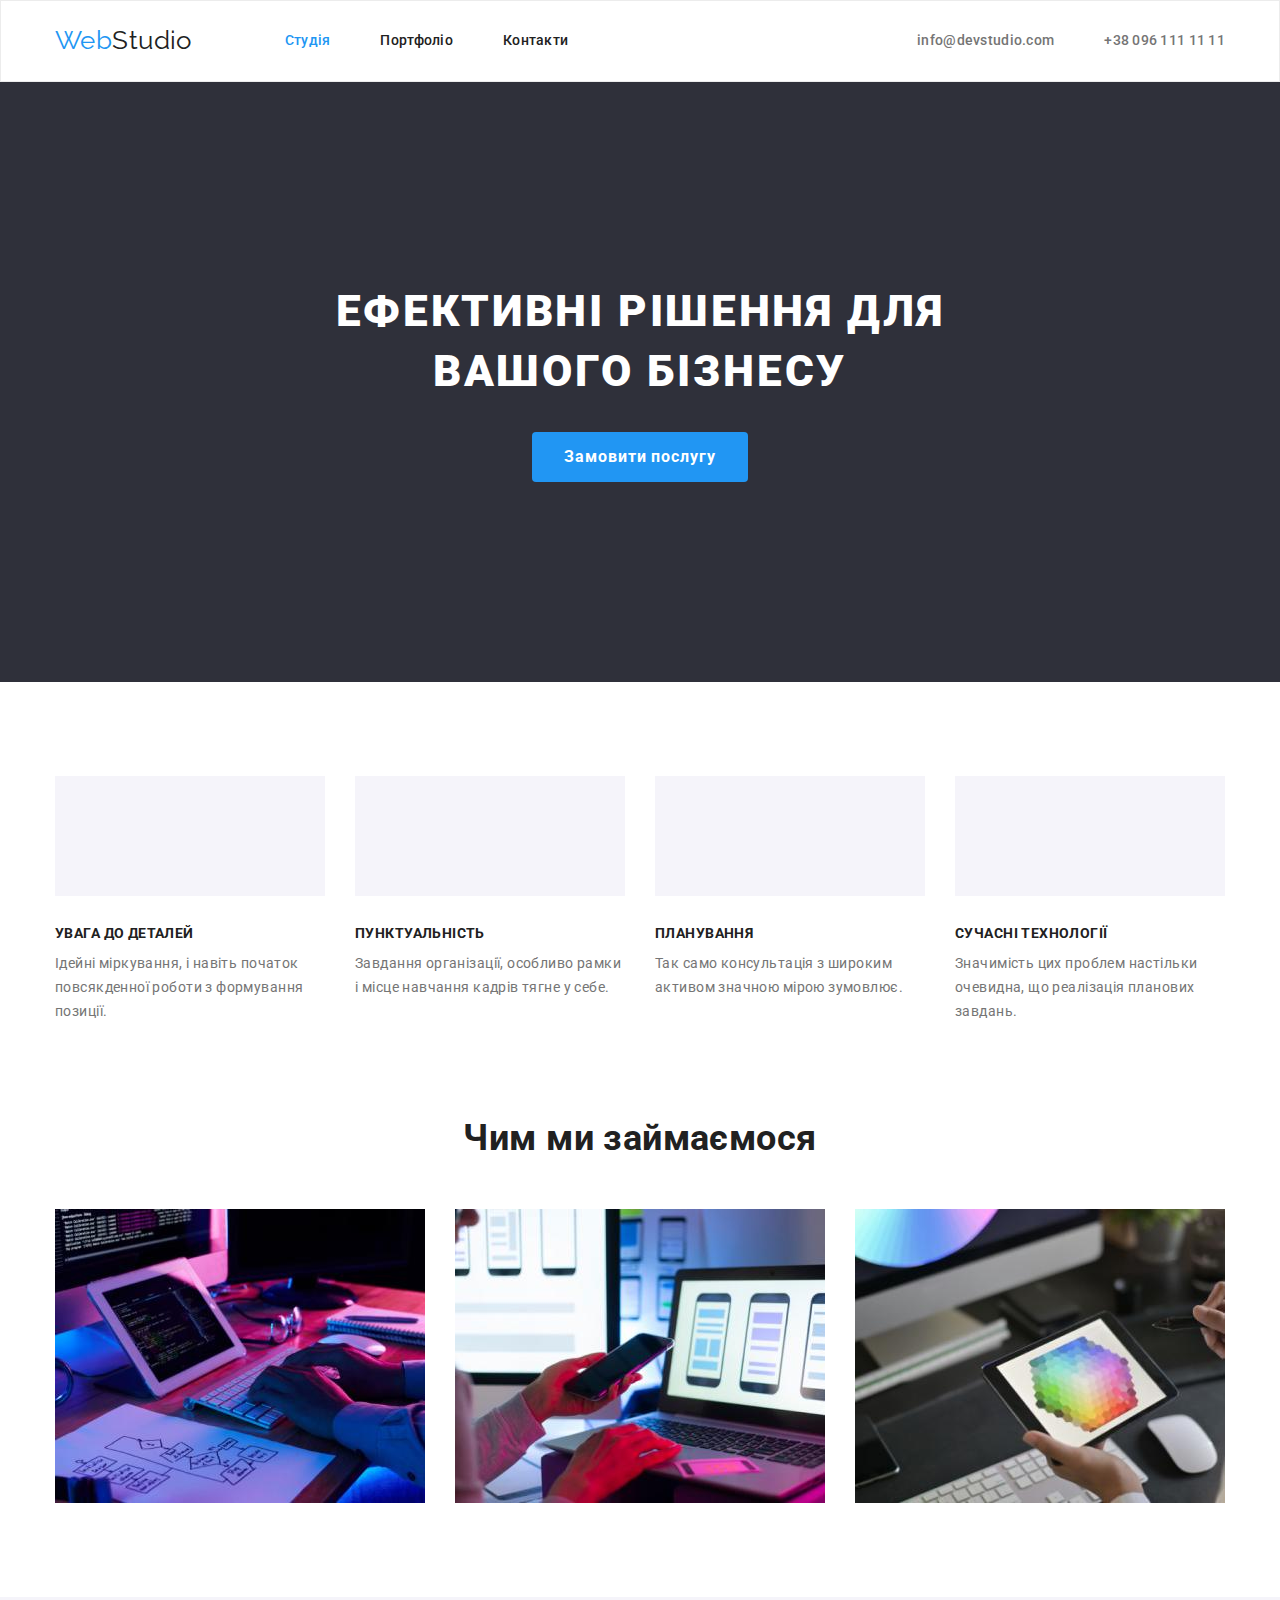
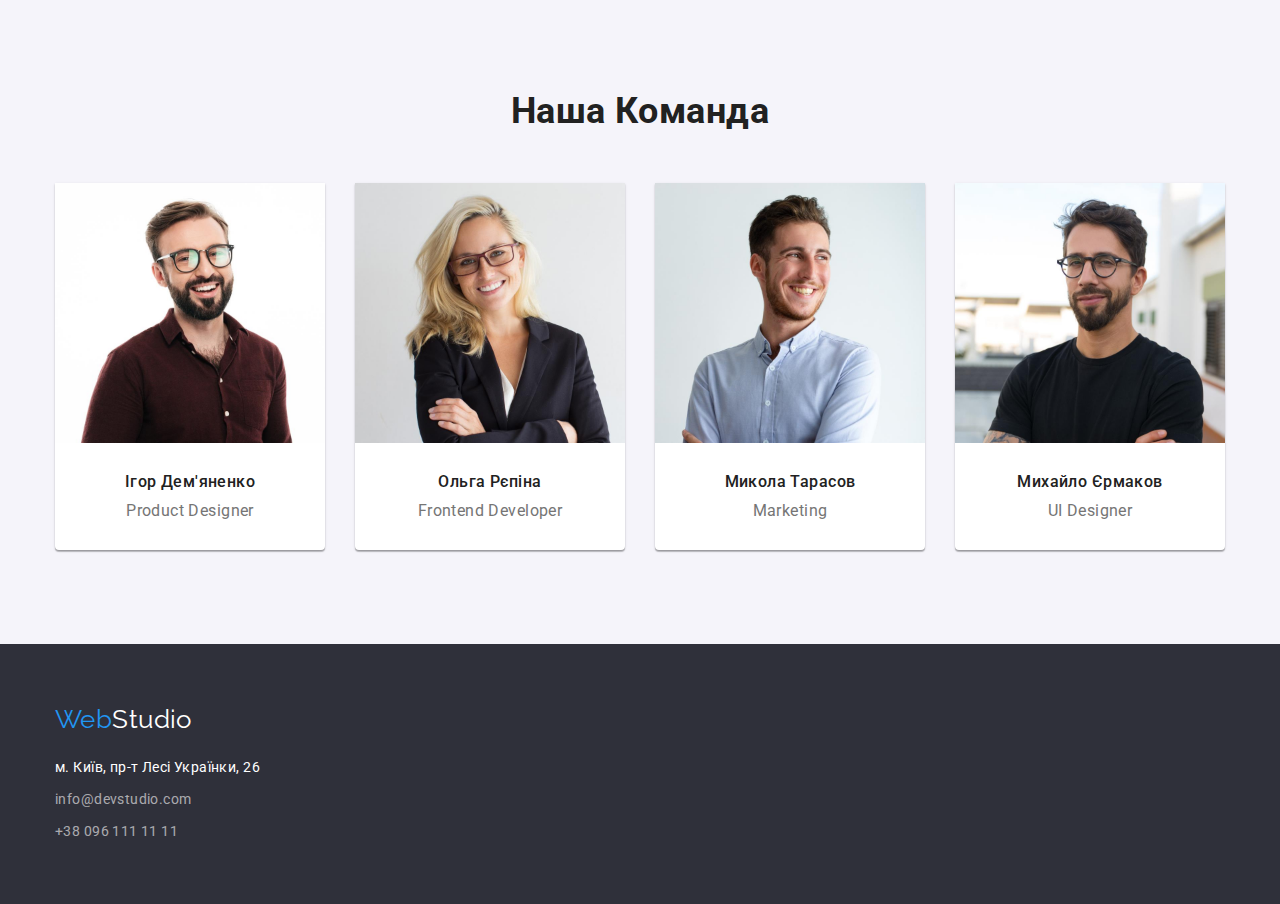
==== index.html @ 9c7654b4 "copy from 3" ====
<!DOCTYPE html>
<html lang="uk">
<head>
    <meta charset="UTF-8">
    <meta http-equiv="X-UA-Compatible" content="IE=edge">
    <meta name="viewport" content="width=device-width, initial-scale=1.0">
    <title>Студія</title>
    <link rel="preconnect" href="https://fonts.googleapis.com">
    <link rel="preconnect" href="https://fonts.gstatic.com" crossorigin>
    <link href="https://fonts.googleapis.com/css2?family=Raleway:wght@700&family=Roboto:wght@400;500;700;900&display=swap" rel="stylesheet">
    <link rel="stylesheet" href="https://cdnjs.cloudflare.com/ajax/libs/modern-normalize/1.1.0/modern-normalize.min.css">
    <link rel="stylesheet" href="./css/styles.css" >
</head>
<body>
    <!--Шапка--> 
    <header class="header">
        <div class="container head-container"> 
            <nav class="header-nav">
            <a class="logo" href="./index.html"><span class="logo-color">Web</span>Studio</a>
            <ul class="site-nav list">
                <li class="item"><a href="./index.html" class="link current">Студія</a></li>
                <li class="item"><a href="./portfolio.html" class="link">Портфоліо</a></li>
                <li class="item"><a href="" class="link">Контакти</a></li>
            </ul>
            </nav>
            <ul class="auth-nav list">
                <li class="item"><a class="link" href="mailto:info@devstudio.com">info@devstudio.com</a></li>
                <li class="item"><a class="link" href="tel:+380961111111">+38 096 111 11 11</a></li>
            </ul>
        </div>
    </header>
    <!--Унікальний контент-->
    <main>
        <!--Кнопка-->
       <section class="hero">
            <div class="container">
            <h1 class="hero-title">Ефективні рішення для вашого бізнесу</h1>
            <button type="button" class="button">Замовити послугу</button>
            </div>
        </section>
        <!--Переваги веб-дезайну-->
        <section class="section second">
            <div class="container"> 
                <!--тег Н2 не відображатиметься в брайзері-->
                <h2 class="section-title visually-hidden">Переваги веб-дезайну</h2>
                <ul class="feature list">
                    <li>
                        <h3 class="title">УВАГА ДО ДЕТАЛЕЙ</h3>
                        <p>Ідейні міркування, і навіть початок повсякденної роботи з формування позиції.</p>
                    </li>
                    <li>
                        <h3 class="title">ПУНКТУАЛЬНІСТЬ</h3>
                        <p>Завдання організації, особливо рамки і місце навчання кадрів тягне у себе.</p>
                    </li>
                    <li>
                        <h3 class="title">ПЛАНУВАННЯ</h3>
                        <p>Так само консультація з широким активом значною мірою зумовлює.</p>
                    </li>
                    <li>
                        <h3 class="title">СУЧАСНІ ТЕХНОЛОГІЇ</h3>
                        <p>Значимість цих проблем настільки очевидна, що реалізація планових завдань.</p>
                    </li>
                </ul>
            </div>
        </section>
        <!--Чим ми займаємося-->
        <section class="section">
            <div class="container"> 
                <h2 class="section-title">Чим ми займаємося</h2>
                <ul class="images">
                    <li> <img src="./images/1.jpg" alt="комп'ютер" width="370"/> </li>
                    <li> <img src="./images/2.jpg" alt="телефон" width="370"/> </li>
                    <li> <img src="./images/3.jpg" alt="планшет" width="370"/> </li>
                </ul>
            </div>
        </section>
        <!--Наша Команда-->
        <section class="section team">
            <div class="container"> 
            <h2 class="section-title">Наша Команда</h2>
            <ul class="team list">
                <li> 
                    <img src="./images/e1.jpg" alt="Ігор" width="270"/>
                    <div class="overview">
                        <h3 class="title">Ігор Дем'яненко</h3>
                        <p class="text">Product Designer</p>
                    </div>
                </li>
                <li>
                    <img src="./images/e2.jpg" alt="Ольга" width="270"/> 
                    <div class="overview">
                        <h3 class="title">Ольга Рєпіна</h3>
                        <p class="text">Frontend Developer</p>
                    </div>
                </li>
                <li>
                    <img src="./images/e3.jpg" alt="Микола" width="270"/>
                    <div class="overview">
                        <h3 class="title">Микола Тарасов</h3>
                        <p class="text">Marketing</p>
                    </div>
                </li>
                <li>
                    <img src="./images/e4.jpg" alt="Михайло" width="270"/>
                    <div class="overview">
                        <h3 class="title">Михайло Єрмаков</h3>
                        <p class="text">UI Designer</p>
                    </div>
                </li>
            </ul>
            </div>
        </section>
    </main>
    <!--Низ-->
    <footer class="foot">
        <div class="container"> 
            <a class="logo" href="./index.html"><span class="logo-color">Web</span>Studio</a>
            <address >   
            <ul class="contacts">
                <li><a href="https://goo.gl/maps/5gf1aQqiZzD6x3Li7" target="_blank" rel="noopener noreferrer" class="address">м. Київ, пр-т Лесі Українки, 26</a></li>
                <li><a class="link" href="mailto:info@devstudio.com">info@devstudio.com</a></li>
                <li><a class="link" href="tel:+380961111111">+38 096 111 11 11</a></li>
            </ul>
            </address>
        </div>
    </footer>
</body>
</html>
---- css/styles.css ----
/* main color: #212121; */
/* text color: #212121 */
/* link color #2196F3 */

:root {
  --main-color: #757575;
  --text-color: #212121;
  --link-color: #2196f3;
}

* {
  box-sizing: border-box;
}
body {
  font-family: roboto, sans-serif;
  color: var(--main-color);
  background-color: #fff;
  letter-spacing: 0.03em;
  font-size: 14px;
  line-height: 1.71;
}

.list {
  list-style: none;
  padding: 0;
  margin: 0;
}

h1,
h2,
h3,
p,
ul {
  margin-top: 0;
  margin-bottom: 0;
}

img {
  display: block;
}
ul {
  list-style: none;
  padding: 0;
  margin: 0;
}

.visually-hidden {
  position: absolute;
  width: 1px;
  height: 1px;
  margin: -1px;
  border: 0;
  padding: 0;
  
  white-space: nowrap;
  clip-path: inset(100%);
  clip: rect(0 0 0 0);
  overflow: hidden;
}

.container {
  padding-left: 15px;
  padding-right: 15px;
  margin-left: auto;
  margin-right: auto;
  width: 1200px;
  /* border: 1px solid red; */
}

.head-container{
  justify-content: space-between;
}
.head-container, .header-nav {
  display: flex;
  align-items: center;
}


.header {
border: 1px solid #ECECEC;
padding-top: 24px;
padding-bottom: 25px;
}
.logo {
  font-family: raleway, sans-serif;
  color: var(--text-color);
  font-size: 26px;
  line-height: 1.2;
  text-decoration: none;
}
.logo-color {
  color: var(--link-color);
}


/* nav */
.site-nav {
display: flex;
margin-left: 93px;
}

.site-nav .item:not(:last-child) {
  /* background-color: yellow; */
  margin-right: 50px;
}
.site-nav .link {
  color: var(--text-color);
  font-weight: 500;
  letter-spacing: 0.02em;
  text-decoration: none;
  font-size: 14px;
  line-height: 1.14;
}

.site-nav .link:hover,
.site-nav .link:focus,
.auth-nav .link:hover,
.auth-nav .link:focus {
  color: var(--link-color);
}

.site-nav .link.current {
  color: var(--link-color);
}


.auth-nav {
  display: flex;
}
.auth-nav .item +.item {
  margin-left: 50px;
}
.auth-nav .link {
  color: var(--main-color);
  font-weight: 500;
  letter-spacing: 0.02em;
  text-decoration: none;
}
/* main */

/* hero */

  
.hero {
  background-color: #2f303a;
  text-align: center;
  padding-top: 200px;
  padding-bottom: 200px;
}

.hero-title {
  color: #fff;
  font-weight: 900;
  font-size: 44px;
  line-height: 1.36;
  letter-spacing: 0.06em;
  text-transform: uppercase;
  margin-bottom: 30px;
  width: 696px;
  margin-left: auto;
  margin-right: auto;
}

.button {
  border-radius: 4px;
  border: none;
  color: #fff;
  background-color: var(--link-color);
  cursor: pointer;
  font-weight: 700;
  font-size: 16px;
  line-height: 1.88;
  align-items: center;
  letter-spacing: 0.06em;
  padding: 10px 32px;
}

.button:hover,
.button:focus {
  color: var(--text-color);
  background-color: #f5f4fa;
}

.section {
  padding-top: 94px;
  padding-bottom: 94px;
}

.secrion,.second {
    padding-bottom: 0px;

}

.section-title {
  color: var(--text-color);
  font-weight: 700;
  font-size: 36px;
  line-height: 1.16;
  text-align: center;
  margin-bottom: 50px
}

/* works */
.feature {
display: flex;
/* justify-content: space-around; */
gap: 30px;
}

.feature li {
  max-width: 270px;
}

.feature li::before{
  display: block;
  content: "" ;
  height: 120px;
  margin-bottom: 30px;
  background-size: contain;
  background-repeat: no-repeat;
  background-position: center;
  background-color: #F5F4FA;;

}

.feature .title {
  color: var(--text-color);
  font-weight: 700;
  text-transform: uppercase;
  font-size: 14px;
  line-height: 1.14;
  margin-bottom: 10px;
}

/* what we do */
.images {
display: flex;
}

.images li +li {
  margin-left: 30px;
}
/* team */


.team {
  background-color: #f5f4fa;
  display: flex;
  flex-wrap: wrap;
  text-align: center;
  gap: 30px;
}

.team li {
background: #FFFFFF;
/* material shadow v1 */
box-shadow: 0px 1px 3px rgba(0, 0, 0, 0.12), 0px 1px 1px rgba(0, 0, 0, 0.14), 0px 2px 1px rgba(0, 0, 0, 0.2);
border-radius: 0px 0px 4px 4px;
}

/* .team li+li {
  margin-left:29px;
} */

.team .title {
  color: var(--text-color);
  font-weight: 500;
  font-size: 16px;
  line-height: 1.16;
  margin-bottom: 10px;
}

.team .text {
  font-size: 16px;
  line-height: 1.16;
}

.overview {
  padding-top: 30px;
  padding-bottom: 30px;
  /* background: #FFFFFF;
box-shadow: 0px 1px 3px rgba(0, 0, 0, 0.12), 0px 1px 1px rgba(0, 0, 0, 0.14), 0px 2px 1px rgba(0, 0, 0, 0.2);
border-radius: 0px 0px 4px 4px; */
}

/* footer */

.foot {
  background-color: #2f303a;
  padding-top: 60px;
  padding-bottom: 60px;
}

.contacts li{
  display: flex ;
  flex-direction: column;
  margin-bottom: 8px;
}

.contacts li:last-child {
  margin-bottom: 0;
}

.foot .logo {
  color: #fff;
}
.address {
  color: #fff;
  font-style: normal;
  text-decoration: none;
  font-style: normal;
}

address {
  margin-top: 20px;
}

.address:hover,
.address:focus {
  color: var(--link-color);
}

.foot .link {
  color: rgba(255, 255, 255, 0.6);
  text-decoration: none;
  font-style: normal;
}

.foot .link:focus,
.foot .link:hover {
  color: var(--link-color);
}

/* portfolio */
.project {
  display: flex;
  justify-content: center;
  margin-bottom: 34px;
}
.project li+li {
  margin-left: 8px;
}

.project .button {
  color: var(--text-color);
  background-color: #f5f4fa;
  cursor: pointer;
  font-weight: 500;
  font-size: 16px;
  line-height: 1.62;
  text-align: center;
  display: flex;
  padding: 6px 22px;
}

.project .button:hover,
.project .button:focus {
  color: #fff;
  background-color: var(--link-color);
}

/* portfoli */
.portfolio {
display: flex;
flex-wrap: wrap;
}

.portfolio li {
  /* width: 370px; */
  width: calc((100% - 60px)/3);
  /* background-color: red; */
  margin-right: 30px;
  margin-bottom: 30px;
}

.description {
    border: 1px solid #f5f4fa;
    padding: 20px 24px;
}

.portfolio li:nth-child(3n) {
margin-right: 0;
} 

.portfolio li:nth-last-child(-n + 3){
  margin-bottom: 0;
} 


/* .portfolio li {
border-bottom: 1px solid #ECECEC;
}

.portfolio li:nth-child(3n+2) {
  margin-left: 28px;
  margin-right: 28px;
} 

.portfolio li:nth-last-child(n + 6){
  margin-bottom: 30px;
} */


.portfolio .title {
  color: #212121;
  font-weight: 700;
  font-size: 18px;
  line-height: 2;
  letter-spacing: 0.06em;
  margin-bottom: 4px;
}

.portfolio .text {
  font-size: 16px;
  line-height: 2;
}
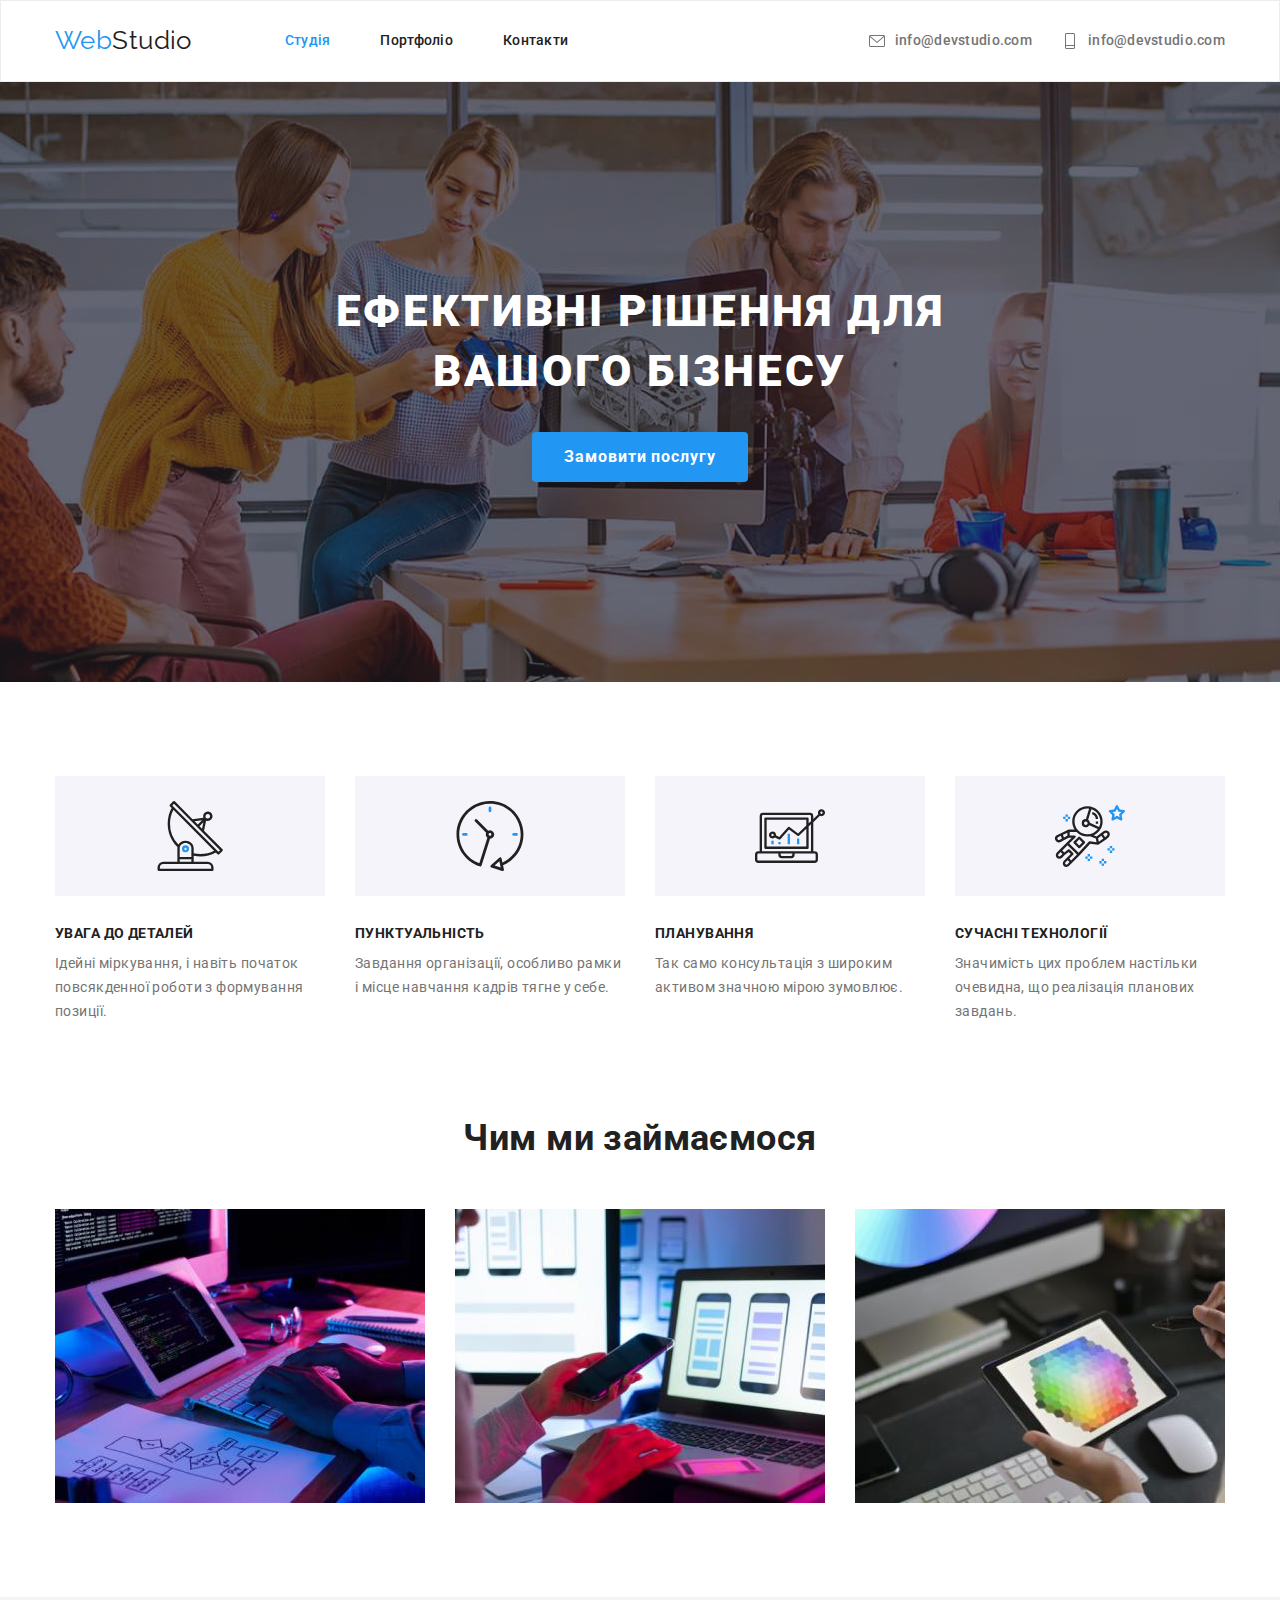
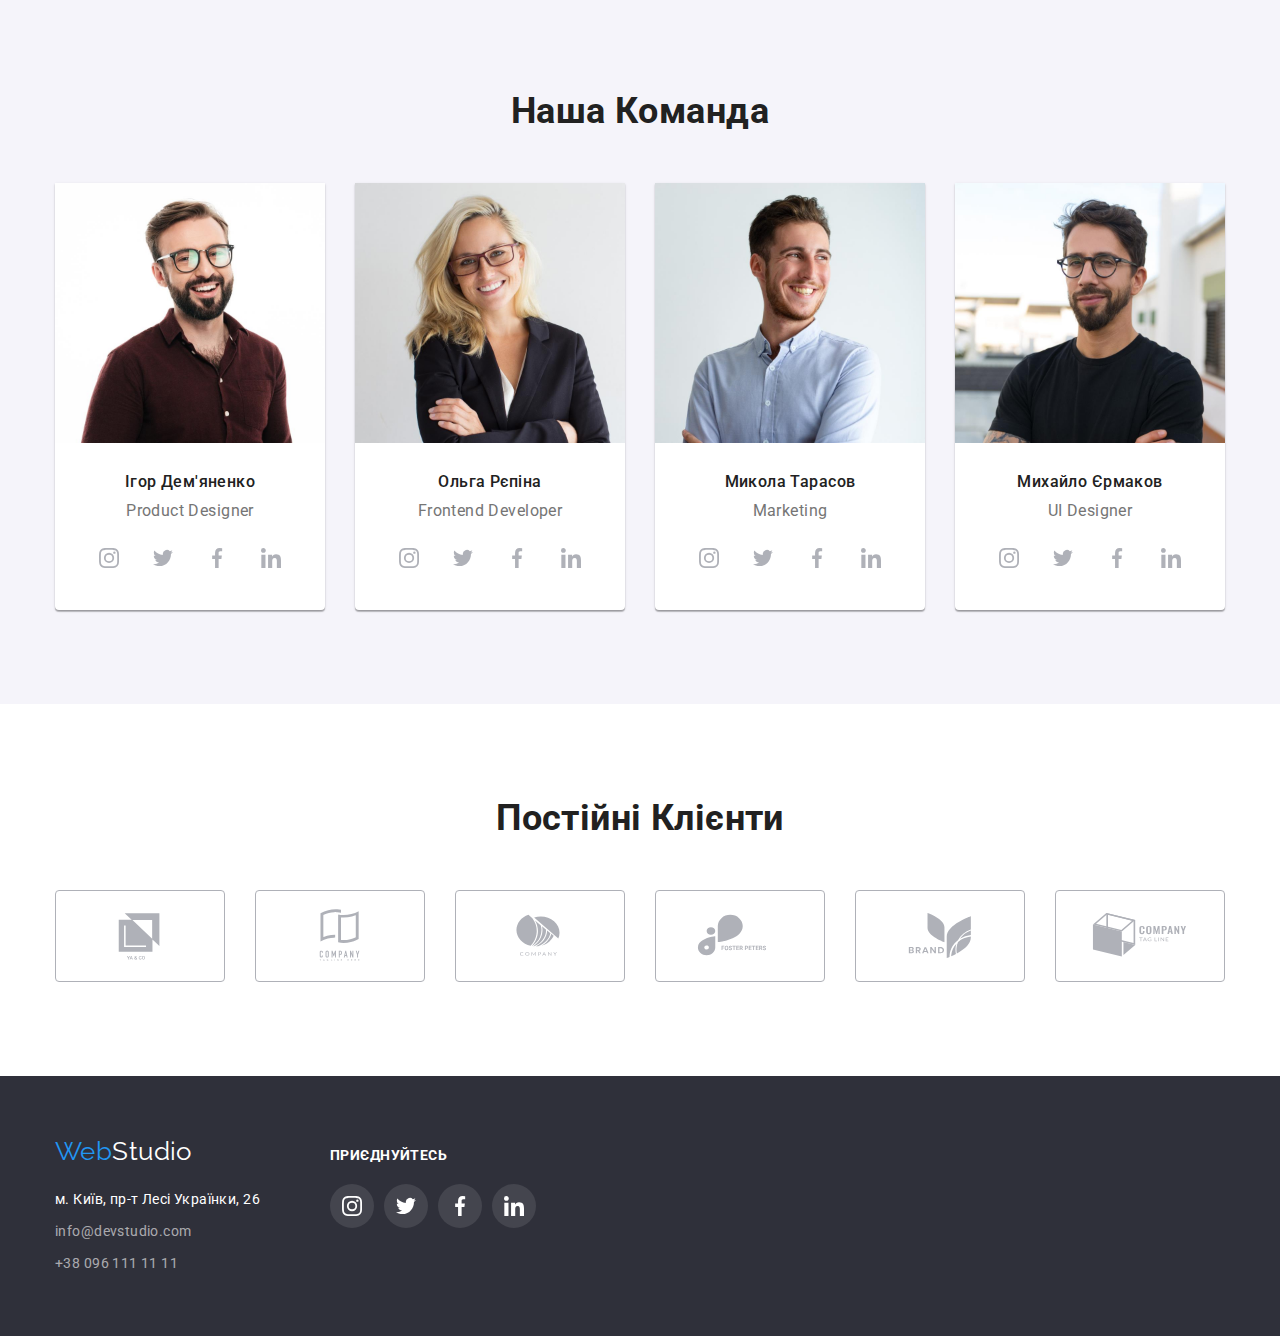
==== commit cdaeb82c: "first try" ====
--- a/index.html
+++ b/index.html
@@ -24,8 +24,14 @@
             </ul>
             </nav>
             <ul class="auth-nav list">
-                <li class="item"><a class="link" href="mailto:info@devstudio.com">info@devstudio.com</a></li>
-                <li class="item"><a class="link" href="tel:+380961111111">+38 096 111 11 11</a></li>
+                <li class="auth-nav-item">
+                    <a class="link" href="mailto:info@devstudio.com"><svg class="auth-nav-icon"     width="16" height="12">
+                            <use href="./images/symbol-defs.svg#icon-envelope"></use>
+                        </svg>info@devstudio.com</a></li>
+                        <li class="auth-nav-item">
+                    <a class="link" href="tel:+380961111111"><svg class="auth-nav-icon"     width="16" height="12">
+                            <use href="./images/symbol-defs.svg#icon-phone"></use>
+                        </svg>info@devstudio.com</a></li>
             </ul>
         </div>
     </header>
@@ -45,18 +51,38 @@
                 <h2 class="section-title visually-hidden">Переваги веб-дезайну</h2>
                 <ul class="feature list">
                     <li>
+                       <div> 
+                        <svg class="feature-icon" width="70" height="70">
+                            <use href="./images/symbol-defs.svg#icon-antenna-1"></use>
+                        </svg>
+                        </div>
                         <h3 class="title">УВАГА ДО ДЕТАЛЕЙ</h3>
                         <p>Ідейні міркування, і навіть початок повсякденної роботи з формування позиції.</p>
                     </li>
                     <li>
+                        <div> 
+                        <svg class="feature-icon" width="70" height="70">
+                            <use href="./images/symbol-defs.svg#icon-clock-2"></use>
+                        </svg>
+                        </div>
                         <h3 class="title">ПУНКТУАЛЬНІСТЬ</h3>
                         <p>Завдання організації, особливо рамки і місце навчання кадрів тягне у себе.</p>
                     </li>
                     <li>
+                        <div> 
+                        <svg class="feature-icon" width="70" height="70">
+                            <use href="./images/symbol-defs.svg#icon-diagram-3"></use>
+                        </svg>
+                        </div>
                         <h3 class="title">ПЛАНУВАННЯ</h3>
                         <p>Так само консультація з широким активом значною мірою зумовлює.</p>
                     </li>
                     <li>
+                        <div> 
+                        <svg class="feature-icon" width="70" height="70">
+                            <use href="./images/symbol-defs.svg#icon-astronaut-4"></use>
+                        </svg>
+                        </div>
                         <h3 class="title">СУЧАСНІ ТЕХНОЛОГІЇ</h3>
                         <p>Значимість цих проблем настільки очевидна, що реалізація планових завдань.</p>
                     </li>
@@ -84,6 +110,32 @@
                     <div class="overview">
                         <h3 class="title">Ігор Дем'яненко</h3>
                         <p class="text">Product Designer</p>
+                        <ul class="social-list">
+                    <li class="social-item">
+                        <a href="" class="social-link">
+                            <svg class="social-icon" width="20" height="20">
+                                <use href="./images/symbol-defs.svg#icon-instagram-2" ></use>
+                            </svg>
+                        </a></li>
+                    <li class="social-item">
+                        <a href="" class="social-link">
+                            <svg class="social-icon" width="20" height="20">
+                                <use href="./images/symbol-defs.svg#icon-twitter-1-2-1" ></use>
+                            </svg>
+                        </a></li>
+                    <li class="social-item">
+                        <a href="" class="social-link">
+                            <svg class="social-icon" width="20" height="20">
+                                <use href="./images/symbol-defs.svg#icon-facebook-2" ></use>
+                            </svg>
+                        </a></li>
+                    <li class="social-item">
+                        <a href="" class="social-link">
+                            <svg class="social-icon" width="20" height="20">
+                                <use href="./images/symbol-defs.svg#icon-linkedin-2" ></use>
+                            </svg>
+                        </a></li>
+                </ul>
                     </div>
                 </li>
                 <li>
@@ -91,6 +143,32 @@
                     <div class="overview">
                         <h3 class="title">Ольга Рєпіна</h3>
                         <p class="text">Frontend Developer</p>
+                         <ul class="social-list">
+                    <li class="social-item">
+                        <a href="" class="social-link">
+                            <svg class="social-icon" width="20" height="20">
+                                <use href="./images/symbol-defs.svg#icon-instagram-2" ></use>
+                            </svg>
+                        </a></li>
+                    <li class="social-item">
+                        <a href="" class="social-link">
+                            <svg class="social-icon" width="20" height="20">
+                                <use href="./images/symbol-defs.svg#icon-twitter-1-2-1" ></use>
+                            </svg>
+                        </a></li>
+                    <li class="social-item">
+                        <a href="" class="social-link">
+                            <svg class="social-icon" width="20" height="20">
+                                <use href="./images/symbol-defs.svg#icon-facebook-2" ></use>
+                            </svg>
+                        </a></li>
+                    <li class="social-item">
+                        <a href="" class="social-link">
+                            <svg class="social-icon" width="20" height="20">
+                                <use href="./images/symbol-defs.svg#icon-linkedin-2" ></use>
+                            </svg>
+                        </a></li>
+                </ul>
                     </div>
                 </li>
                 <li>
@@ -98,6 +176,32 @@
                     <div class="overview">
                         <h3 class="title">Микола Тарасов</h3>
                         <p class="text">Marketing</p>
+                         <ul class="social-list">
+                    <li class="social-item">
+                        <a href="" class="social-link">
+                            <svg class="social-icon" width="20" height="20">
+                                <use href="./images/symbol-defs.svg#icon-instagram-2" ></use>
+                            </svg>
+                        </a></li>
+                    <li class="social-item">
+                        <a href="" class="social-link">
+                            <svg class="social-icon" width="20" height="20">
+                                <use href="./images/symbol-defs.svg#icon-twitter-1-2-1" ></use>
+                            </svg>
+                        </a></li>
+                    <li class="social-item">
+                        <a href="" class="social-link">
+                            <svg class="social-icon" width="20" height="20">
+                                <use href="./images/symbol-defs.svg#icon-facebook-2" ></use>
+                            </svg>
+                        </a></li>
+                    <li class="social-item">
+                        <a href="" class="social-link">
+                            <svg class="social-icon" width="20" height="20">
+                                <use href="./images/symbol-defs.svg#icon-linkedin-2" ></use>
+                            </svg>
+                        </a></li>
+                </ul>
                     </div>
                 </li>
                 <li>
@@ -105,7 +209,83 @@
                     <div class="overview">
                         <h3 class="title">Михайло Єрмаков</h3>
                         <p class="text">UI Designer</p>
+                         <ul class="social-list">
+                    <li class="social-item">
+                        <a href="" class="social-link">
+                            <svg class="social-icon" width="20" height="20">
+                                <use href="./images/symbol-defs.svg#icon-instagram-2" ></use>
+                            </svg>
+                        </a></li>
+                    <li class="social-item">
+                        <a href="" class="social-link">
+                            <svg class="social-icon" width="20" height="20">
+                                <use href="./images/symbol-defs.svg#icon-twitter-1-2-1" ></use>
+                            </svg>
+                        </a></li>
+                    <li class="social-item">
+                        <a href="" class="social-link">
+                            <svg class="social-icon" width="20" height="20">
+                                <use href="./images/symbol-defs.svg#icon-facebook-2" ></use>
+                            </svg>
+                        </a></li>
+                    <li class="social-item">
+                        <a href="" class="social-link">
+                            <svg class="social-icon" width="20" height="20">
+                                <use href="./images/symbol-defs.svg#icon-linkedin-2" ></use>
+                            </svg>
+                        </a></li>
+                </ul>
                     </div>
+                </li>
+            </ul>
+            </div>
+        </section>
+        <!--Клієнти-->
+        <section class="section">
+            <div class="container">
+            <h2 class="section-title">Постійні Клієнти</h2>
+            <ul class="clients-list">
+                <li class="clients-item">
+                    <a href="" class="clients-link">
+                        <svg class="clients-icon" width="106" height="60">
+                            <use href="./images/symbol-defs.svg#icon-logo"></use>
+                        </svg>
+                    </a>
+                </li>
+                <li class="clients-item">
+                    <a href="" class="clients-link">
+                        <svg class="clients-icon" width="106" height="60">
+                            <use href="./images/symbol-defs.svg#icon-logo-1"></use>
+                        </svg>
+                    </a>
+                </li>
+                <li class="clients-item">
+                    <a href="" class="clients-link">
+                        <svg class="clients-icon" width="106" height="60">
+                            <use href="./images/symbol-defs.svg#icon-logo-2"></use>
+                        </svg>
+                    </a>
+                </li>
+                <li class="clients-item">
+                    <a href="" class="clients-link">
+                        <svg class="clients-icon" width="106" height="60">
+                            <use href="./images/symbol-defs.svg#icon-logo-3"></use>
+                        </svg>
+                    </a>
+                </li>
+                <li class="clients-item">
+                    <a href="" class="clients-link">
+                        <svg class="clients-icon" width="106" height="60">
+                            <use href="./images/symbol-defs.svg#icon-logo-4"></use>
+                        </svg>
+                    </a>
+                </li>
+                <li class="clients-item">
+                    <a href="" class="clients-link">
+                        <svg class="clients-icon" width="106" height="60">
+                            <use href="./images/symbol-defs.svg#icon-logo-5"></use>
+                        </svg>
+                    </a>
                 </li>
             </ul>
             </div>
@@ -114,7 +294,7 @@
     <!--Низ-->
     <footer class="foot">
         <div class="container"> 
-            <a class="logo" href="./index.html"><span class="logo-color">Web</span>Studio</a>
+           <div> <a class="logo" href="./index.html"><span class="logo-color">Web</span>Studio</a>
             <address >   
             <ul class="contacts">
                 <li><a href="https://goo.gl/maps/5gf1aQqiZzD6x3Li7" target="_blank" rel="noopener noreferrer" class="address">м. Київ, пр-т Лесі Українки, 26</a></li>
@@ -122,6 +302,36 @@
                 <li><a class="link" href="tel:+380961111111">+38 096 111 11 11</a></li>
             </ul>
             </address>
+            </div>
+             <div class="social">
+                <p>Приєднуйтесь</p>
+                <ul class="social-list">
+                    <li class="social-item">
+                        <a href="" class="social-link">
+                            <svg class="social-icon" width="20" height="20">
+                                <use href="./images/symbol-defs.svg#icon-instagram-1" ></use>
+                            </svg>
+                        </a></li>
+                    <li class="social-item">
+                        <a href="" class="social-link">
+                            <svg class="social-icon" width="20" height="20">
+                                <use href="./images/symbol-defs.svg#icon-twitter-2" ></use>
+                            </svg>
+                        </a></li>
+                    <li class="social-item">
+                        <a href="" class="social-link">
+                            <svg class="social-icon" width="20" height="20">
+                                <use href="./images/symbol-defs.svg#icon-facebook-3" ></use>
+                            </svg>
+                        </a></li>
+                    <li class="social-item">
+                        <a href="" class="social-link">
+                            <svg class="social-icon" width="20" height="20">
+                                <use href="./images/symbol-defs.svg#icon-linkedin-4" ></use>
+                            </svg>
+                        </a></li>
+                </ul>
+            </div>
         </div>
     </footer>
 </body>
--- a/css/styles.css
+++ b/css/styles.css
@@ -112,20 +112,30 @@
   line-height: 1.14;
 }
 
-.site-nav .link:hover,
+.site-nav .link:hover, 
 .site-nav .link:focus,
 .auth-nav .link:hover,
 .auth-nav .link:focus {
+color: var(--link-color);
+  fill: #2196f3;
+}
+
+.auth-nav-item .link:hover .auth-nav-icon,
+.auth-nav-item .link:focus .auth-nav-icon {
   color: var(--link-color);
+  fill: #2196f3;
 }
 
 .site-nav .link.current {
   color: var(--link-color);
+  fill: #2196f3;
 }
 
 
 .auth-nav {
   display: flex;
+  gap: 30px
+;
 }
 .auth-nav .item +.item {
   margin-left: 50px;
@@ -135,6 +145,22 @@
   font-weight: 500;
   letter-spacing: 0.02em;
   text-decoration: none;
+  width: 100%;
+height: 100%;
+display: flex;
+align-items: center;
+justify-content: center;
+}
+.auth-nav-item {
+  display: flex;
+}
+
+
+.auth-nav-icon {
+   margin-right: 10px;
+  fill:#757575;
+  width: 100%;
+  height: 100%;
 }
 /* main */
 
@@ -142,7 +168,18 @@
 
   
 .hero {
-  background-color: #2f303a;
+  /* background-color: #2f303a; */
+  max-width: 1600px;
+  margin-left: auto;
+ margin-right: auto;
+  background-image: linear-gradient(rgba(47, 48, 58, 0.4), rgba(47, 48, 58, 0.4))
+,
+  url(../images/hero-bg.jpg);
+ background-position: center;
+ background-repeat: no-repeat;
+ 
+  /* background-image: url(../images/hero-bg.jpg); */
+  /* flex-grow: 1; */
   text-align: center;
   padding-top: 200px;
   padding-bottom: 200px;
@@ -211,7 +248,17 @@
   max-width: 270px;
 }
 
-.feature li::before{
+.feature div {
+  width: 100%;
+  height: 120px;
+  margin-bottom: 30px;
+  background-color: #F5F4FA;
+  display: flex;
+  align-items: center;
+  justify-content: center;
+}
+
+/* .feature li::before{
   display: block;
   content: "" ;
   height: 120px;
@@ -221,7 +268,7 @@
   background-position: center;
   background-color: #F5F4FA;;
 
-}
+} */
 
 .feature .title {
   color: var(--text-color);
@@ -251,7 +298,7 @@
   gap: 30px;
 }
 
-.team li {
+.team> li {
 background: #FFFFFF;
 /* material shadow v1 */
 box-shadow: 0px 1px 3px rgba(0, 0, 0, 0.12), 0px 1px 1px rgba(0, 0, 0, 0.14), 0px 2px 1px rgba(0, 0, 0, 0.2);
@@ -273,6 +320,21 @@
 .team .text {
   font-size: 16px;
   line-height: 1.16;
+  margin-bottom: 16px;
+}
+
+.team .social-list {
+    flex-wrap: wrap;
+    justify-content: center;
+}
+
+.social-icon, 
+.clients-icon {
+  fill: #AFB1B8;
+}
+.team .social-link:hover .social-icon,
+.team .social-link:focus .social-icon {
+  fill:#fff;
 }
 
 .overview {
@@ -283,6 +345,76 @@
 border-radius: 0px 0px 4px 4px; */
 }
 
+.social {
+  padding-top: 12px;
+}
+.social p {
+  font-weight: 700;
+font-size: 14px;
+line-height: 1.14;
+letter-spacing: 0.03em;
+text-transform: uppercase;
+font-style: normal;
+color: #FFFFFF;
+margin-bottom: 20px;
+}
+.social-list {
+display: flex;
+gap: 10px;
+}
+.social-item {
+  width: 44px;
+  height: 44px;
+}
+
+.social-link {
+width: 100%;
+height: 100%;
+border-radius: 50%;
+background: rgba(255, 255, 255, 0.1);
+display: flex;
+align-items: center;
+justify-content: center;
+}
+
+.social-link:hover,
+.social-link:focus{
+  background-color: var(--link-color);
+}
+
+/* clients */
+
+.clients-list {
+  display: flex;
+gap: 30px;
+}
+.clients-item {
+    width: 170px;
+  height: 92px;
+}
+.clients-link {
+  width: 100%;
+height: 100%;
+border-radius: 4px;
+border: 1px solid #AFB1B8;
+display: flex;
+align-items: center;
+justify-content: center;
+}
+
+.clients-link:hover,
+.clients-link:focus {
+  border: 1px solid var(--link-color);
+}
+
+.clients-link:hover .clients-icon,
+.clients-link:focus .clients-icon {
+fill: var(--link-color);
+}
+/* .clients-icon use {
+  max-width: 70px;
+  max-height: 70px;
+} */
 /* footer */
 
 .foot {
@@ -291,6 +423,11 @@
   padding-bottom: 60px;
 }
 
+.foot .container {
+  display: flex;
+  gap: 70px;
+}
+
 .contacts li{
   display: flex ;
   flex-direction: column;
@@ -308,7 +445,6 @@
   color: #fff;
   font-style: normal;
   text-decoration: none;
-  font-style: normal;
 }
 
 address {
@@ -351,12 +487,15 @@
   text-align: center;
   display: flex;
   padding: 6px 22px;
+  
 }
 
 .project .button:hover,
 .project .button:focus {
   color: #fff;
   background-color: var(--link-color);
+  box-shadow: 0px 3px 1px rgba(0, 0, 0, 0.1), 0px 1px 2px rgba(0, 0, 0, 0.08), 0px 2px 2px rgba(0, 0, 0, 0.12);
+border-radius: 4px;
 }
 
 /* portfoli */
@@ -373,6 +512,10 @@
   margin-bottom: 30px;
 }
 
+.portfolio li:hover {
+border: 1px solid #EEEEEE;
+box-shadow: 0px 1px 1px rgba(0, 0, 0, 0.12), 0px 4px 4px rgba(0, 0, 0, 0.06), 1px 4px 6px rgba(0, 0, 0, 0.16);
+}
 .description {
     border: 1px solid #f5f4fa;
     padding: 20px 24px;
